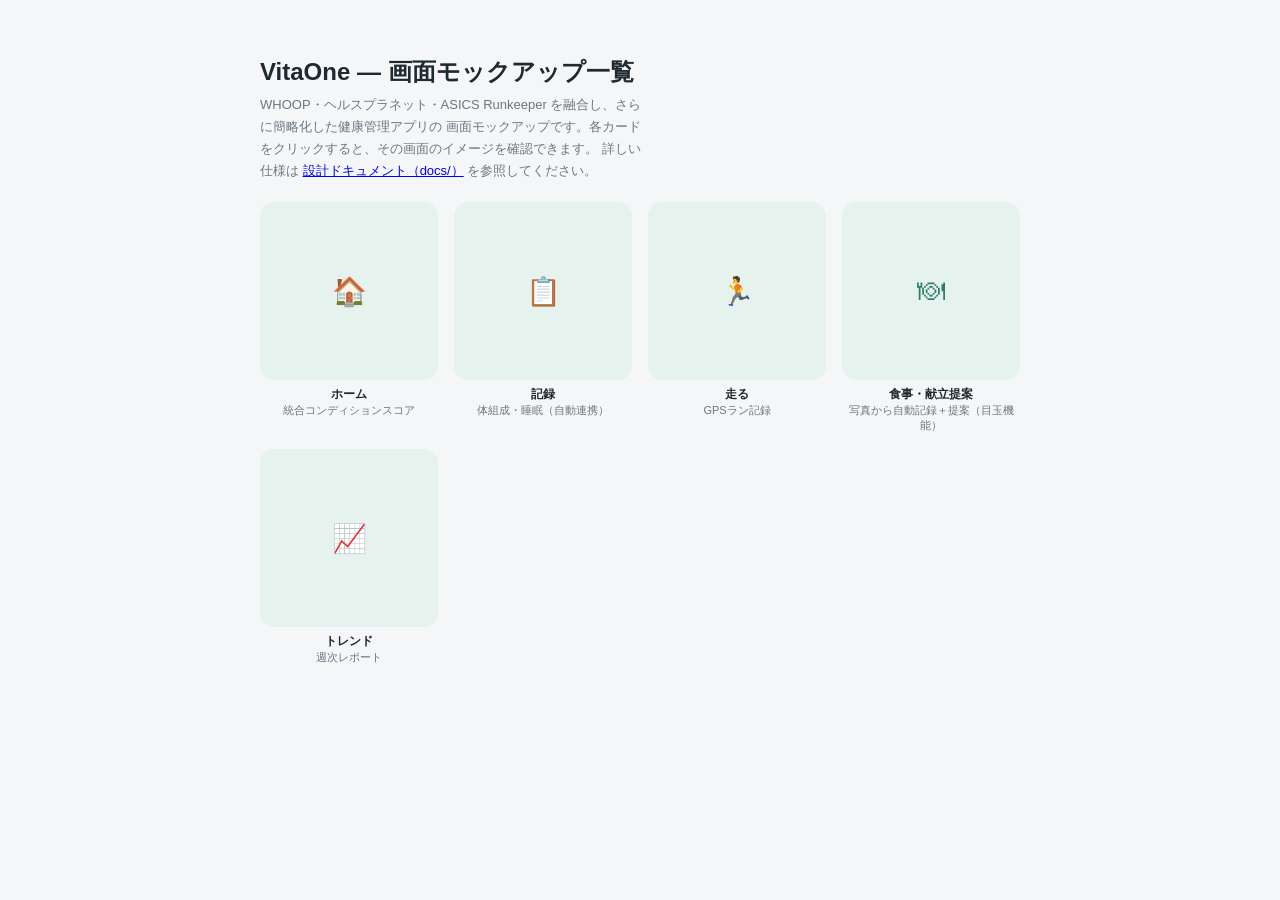
==== mockups/index.html @ 7fefe5ca "Add design docs and HTML mockups for unified health/fitness/meal app Fuses WHOOP (recovery/strain), " ====
<!DOCTYPE html>
<html lang="ja">
<head>
<meta charset="UTF-8">
<meta name="viewport" content="width=device-width, initial-scale=1.0">
<title>VitaOne モックアップ一覧</title>
<link rel="stylesheet" href="assets/style.css">
<style>
  body { display: block; padding: 40px 16px; }
  .wrap { max-width: 760px; margin: 0 auto; }
  h1 { font-size: 24px; margin-bottom: 6px; }
</style>
</head>
<body>
<div class="wrap">
  <h1>VitaOne — 画面モックアップ一覧</h1>
  <p class="intro" style="margin-left:0;">
    WHOOP・ヘルスプラネット・ASICS Runkeeper を融合し、さらに簡略化した健康管理アプリの
    画面モックアップです。各カードをクリックすると、その画面のイメージを確認できます。
    詳しい仕様は <a href="../README.md">設計ドキュメント（docs/）</a> を参照してください。
  </p>

  <div class="gallery" style="grid-template-columns: repeat(auto-fill, minmax(150px,1fr)); gap:16px;">
    <a class="gallery-link" href="home.html">
      <div class="item">🏠</div>
      <p>ホーム<br><span style="font-weight:400;color:var(--muted);font-size:11px;">統合コンディションスコア</span></p>
    </a>
    <a class="gallery-link" href="record.html">
      <div class="item">📋</div>
      <p>記録<br><span style="font-weight:400;color:var(--muted);font-size:11px;">体組成・睡眠（自動連携）</span></p>
    </a>
    <a class="gallery-link" href="run.html">
      <div class="item">🏃</div>
      <p>走る<br><span style="font-weight:400;color:var(--muted);font-size:11px;">GPSラン記録</span></p>
    </a>
    <a class="gallery-link" href="meal.html">
      <div class="item">🍽</div>
      <p>食事・献立提案<br><span style="font-weight:400;color:var(--muted);font-size:11px;">写真から自動記録＋提案（目玉機能）</span></p>
    </a>
    <a class="gallery-link" href="trend.html">
      <div class="item">📈</div>
      <p>トレンド<br><span style="font-weight:400;color:var(--muted);font-size:11px;">週次レポート</span></p>
    </a>
  </div>
</div>
</body>
</html>
---- mockups/assets/style.css ----
:root {
  --bg: #f4f6f8;
  --card: #ffffff;
  --primary: #2f7d6b;
  --primary-light: #e6f2ee;
  --accent: #e8a33d;
  --text: #1f2a30;
  --muted: #6b7780;
  --border: #e3e8eb;
  --danger: #d8694f;
}

* { box-sizing: border-box; }

body {
  margin: 0;
  font-family: "Hiragino Kaku Gothic ProN", "Yu Gothic", "Helvetica Neue", Arial, sans-serif;
  background: var(--bg);
  color: var(--text);
  display: flex;
  justify-content: center;
  padding: 32px 16px;
}

.phone {
  width: 390px;
  background: var(--card);
  border-radius: 36px;
  border: 10px solid #1f2a30;
  overflow: hidden;
  box-shadow: 0 20px 60px rgba(0,0,0,0.18);
}

.statusbar {
  height: 28px;
  background: #1f2a30;
}

.screen {
  height: 760px;
  overflow-y: auto;
  display: flex;
  flex-direction: column;
}

.content {
  flex: 1;
  padding: 20px 18px 12px;
}

.appbar {
  padding: 18px 18px 4px;
  display: flex;
  align-items: center;
  justify-content: space-between;
}
.appbar h1 {
  font-size: 19px;
  margin: 0;
}
.appbar .icon {
  width: 30px; height: 30px;
  border-radius: 50%;
  background: var(--primary-light);
  display: flex; align-items: center; justify-content: center;
  font-size: 14px;
}

.card {
  background: var(--card);
  border: 1px solid var(--border);
  border-radius: 18px;
  padding: 18px;
  margin-bottom: 14px;
  box-shadow: 0 2px 10px rgba(31,42,48,0.04);
}

.score-card {
  background: linear-gradient(135deg, var(--primary) 0%, #245f51 100%);
  color: #fff;
  border-radius: 22px;
  padding: 24px 20px;
  margin-bottom: 16px;
}
.score-card .label { font-size: 13px; opacity: 0.85; margin-bottom: 6px; }
.score-card .score { font-size: 46px; font-weight: 700; line-height: 1; }
.score-card .score span { font-size: 18px; font-weight: 400; opacity: 0.85; }
.score-card .badge {
  display: inline-block;
  margin-top: 8px;
  background: rgba(255,255,255,0.18);
  padding: 4px 12px;
  border-radius: 999px;
  font-size: 12px;
}
.score-card .comment { margin-top: 12px; font-size: 13px; line-height: 1.6; opacity: 0.95; }

.subscores {
  display: flex;
  gap: 10px;
  margin-top: 16px;
}
.subscore {
  flex: 1;
  background: rgba(255,255,255,0.12);
  border-radius: 14px;
  padding: 10px 6px;
  text-align: center;
}
.subscore .name { font-size: 11px; opacity: 0.85; }
.subscore .val { font-size: 20px; font-weight: 700; margin-top: 2px; }

.section-title {
  font-size: 13px;
  color: var(--muted);
  font-weight: 600;
  margin: 4px 0 10px;
  letter-spacing: 0.02em;
}

.action-card {
  display: flex;
  gap: 14px;
  align-items: flex-start;
}
.action-card .emoji {
  font-size: 26px;
  background: var(--primary-light);
  border-radius: 14px;
  width: 48px; height: 48px;
  display: flex; align-items: center; justify-content: center;
  flex-shrink: 0;
}
.action-card .title { font-weight: 700; font-size: 15px; margin-bottom: 4px; }
.action-card .desc { font-size: 13px; color: var(--muted); line-height: 1.6; }

.btn-primary {
  display: block;
  width: 100%;
  background: var(--primary);
  color: #fff;
  border: none;
  border-radius: 14px;
  padding: 14px;
  font-size: 15px;
  font-weight: 700;
  text-align: center;
  text-decoration: none;
  margin-top: 8px;
}
.btn-secondary {
  display: block;
  width: 100%;
  background: var(--primary-light);
  color: var(--primary);
  border: none;
  border-radius: 14px;
  padding: 12px;
  font-size: 14px;
  font-weight: 700;
  text-align: center;
  text-decoration: none;
  margin-top: 8px;
}

.tabbar {
  display: flex;
  border-top: 1px solid var(--border);
  background: #fff;
}
.tab {
  flex: 1;
  text-align: center;
  padding: 10px 4px 14px;
  font-size: 11px;
  color: var(--muted);
  text-decoration: none;
}
.tab .ti { font-size: 19px; display: block; margin-bottom: 2px; }
.tab.active { color: var(--primary); font-weight: 700; }

.divider { height: 1px; background: var(--border); margin: 14px 0; }

.row { display: flex; justify-content: space-between; align-items: center; }

.pill {
  display: inline-block;
  background: var(--primary-light);
  color: var(--primary);
  font-size: 11px;
  padding: 3px 10px;
  border-radius: 999px;
  font-weight: 600;
}
.pill.warn { background: #fbe9da; color: var(--accent); }
.pill.muted { background: #eef1f2; color: var(--muted); }

.bar-track {
  height: 8px;
  border-radius: 999px;
  background: #eef1f2;
  overflow: hidden;
  margin-top: 6px;
}
.bar-fill {
  height: 100%;
  border-radius: 999px;
  background: var(--primary);
}

.photo-frame {
  width: 100%;
  height: 170px;
  border-radius: 16px;
  background: linear-gradient(135deg,#f0d9b5,#e3a857);
  display: flex; align-items: center; justify-content: center;
  color: #fff; font-size: 14px; font-weight: 700;
  margin-bottom: 12px;
  text-align: center;
  line-height: 1.6;
}

.suggestion-item {
  display: flex;
  gap: 12px;
  padding: 12px 0;
}
.suggestion-item:not(:last-child) { border-bottom: 1px solid var(--border); }
.suggestion-item .num {
  width: 26px; height: 26px;
  border-radius: 50%;
  background: var(--primary);
  color: #fff;
  font-size: 13px; font-weight: 700;
  display: flex; align-items: center; justify-content: center;
  flex-shrink: 0;
}
.suggestion-item .name { font-weight: 700; font-size: 14px; }
.suggestion-item .meta { font-size: 12px; color: var(--muted); margin: 2px 0 6px; }
.suggestion-item .reason { font-size: 12.5px; color: var(--text); line-height: 1.6; background: var(--primary-light); border-radius: 10px; padding: 8px 10px; }

.advice-box {
  display: flex;
  gap: 10px;
  background: #fbe9da;
  border-radius: 14px;
  padding: 12px 14px;
  font-size: 12.5px;
  line-height: 1.6;
  color: #7a4f1f;
  margin-top: 6px;
}

.map-placeholder {
  height: 180px;
  border-radius: 16px;
  background:
    linear-gradient(0deg, rgba(47,125,107,0.12) 1px, transparent 1px),
    linear-gradient(90deg, rgba(47,125,107,0.12) 1px, transparent 1px),
    var(--primary-light);
  background-size: 24px 24px;
  position: relative;
  margin-bottom: 14px;
}
.map-placeholder::after {
  content: "";
  position: absolute;
  left: 18%; top: 60%;
  width: 64%; height: 30%;
  border: 3px solid var(--primary);
  border-radius: 50% 50% 50% 10%;
  border-right-color: transparent;
  transform: rotate(-12deg);
}

.run-stats {
  display: flex;
  justify-content: space-between;
  text-align: center;
}
.run-stats .item .num { font-size: 26px; font-weight: 700; }
.run-stats .item .lab { font-size: 11px; color: var(--muted); margin-top: 2px; }

.start-btn {
  width: 150px; height: 150px;
  border-radius: 50%;
  background: var(--primary);
  color: #fff;
  display: flex; align-items: center; justify-content: center;
  flex-direction: column;
  margin: 22px auto 6px;
  font-weight: 700;
  box-shadow: 0 12px 30px rgba(47,125,107,0.35);
}
.start-btn .big { font-size: 20px; }
.start-btn .small { font-size: 11px; opacity: 0.85; margin-top: 4px; }

.trend-line {
  height: 90px;
  border-radius: 12px;
  background: var(--primary-light);
  position: relative;
  overflow: hidden;
  margin: 10px 0 4px;
}
.trend-line svg { width: 100%; height: 100%; display: block; }

.gallery {
  display: grid;
  grid-template-columns: repeat(3,1fr);
  gap: 8px;
}
.gallery-link { text-decoration: none; }
.gallery .item {
  aspect-ratio: 1;
  border-radius: 14px;
  background: var(--primary-light);
  display: flex; align-items: center; justify-content: center;
  color: var(--primary);
  font-size: 28px;
}
.gallery p {
  margin: 6px 0 0;
  font-size: 12px;
  text-align: center;
  color: var(--text);
  font-weight: 600;
}

.intro {
  max-width: 390px;
  margin: 0 auto 20px;
  font-size: 13px;
  color: var(--muted);
  line-height: 1.7;
}
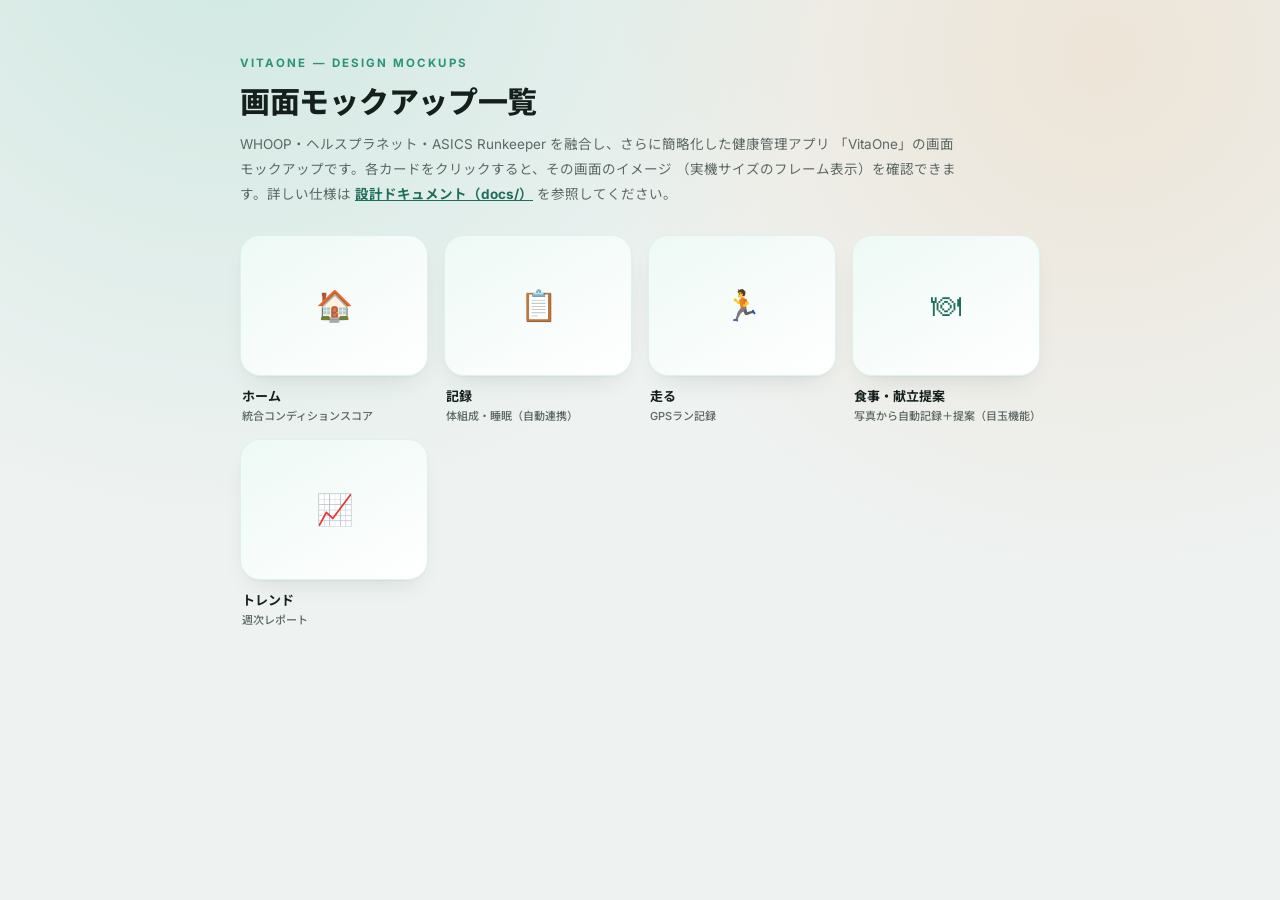
==== commit 64a30c07: "Redesign mockups with a more polished, app-like visual language Replace the basic card layout with a" ====
--- a/mockups/index.html
+++ b/mockups/index.html
@@ -6,40 +6,46 @@
 <title>VitaOne モックアップ一覧</title>
 <link rel="stylesheet" href="assets/style.css">
 <style>
-  body { display: block; padding: 40px 16px; }
-  .wrap { max-width: 760px; margin: 0 auto; }
-  h1 { font-size: 24px; margin-bottom: 6px; }
+  body { display: block; padding: 56px 20px; }
+  .wrap { max-width: 800px; margin: 0 auto; }
+  .eyebrow {
+    font-size: 11.5px; font-weight: 700; letter-spacing: 0.18em; text-transform: uppercase;
+    color: var(--teal-600); margin: 0 0 8px;
+  }
+  h1 { font-family:'Noto Sans JP',sans-serif; font-size: 30px; font-weight: 800; letter-spacing: -0.01em; margin: 0 0 10px; }
 </style>
 </head>
 <body>
 <div class="wrap">
-  <h1>VitaOne — 画面モックアップ一覧</h1>
+  <p class="eyebrow">VitaOne — Design Mockups</p>
+  <h1>画面モックアップ一覧</h1>
   <p class="intro" style="margin-left:0;">
-    WHOOP・ヘルスプラネット・ASICS Runkeeper を融合し、さらに簡略化した健康管理アプリの
-    画面モックアップです。各カードをクリックすると、その画面のイメージを確認できます。
-    詳しい仕様は <a href="../README.md">設計ドキュメント（docs/）</a> を参照してください。
+    WHOOP・ヘルスプラネット・ASICS Runkeeper を融合し、さらに簡略化した健康管理アプリ
+    「VitaOne」の画面モックアップです。各カードをクリックすると、その画面のイメージ
+    （実機サイズのフレーム表示）を確認できます。詳しい仕様は
+    <a href="../README.md" style="color:var(--teal-700); font-weight:700;">設計ドキュメント（docs/）</a> を参照してください。
   </p>
 
-  <div class="gallery" style="grid-template-columns: repeat(auto-fill, minmax(150px,1fr)); gap:16px;">
+  <div class="gallery">
     <a class="gallery-link" href="home.html">
       <div class="item">🏠</div>
-      <p>ホーム<br><span style="font-weight:400;color:var(--muted);font-size:11px;">統合コンディションスコア</span></p>
+      <p>ホーム<span>統合コンディションスコア</span></p>
     </a>
     <a class="gallery-link" href="record.html">
       <div class="item">📋</div>
-      <p>記録<br><span style="font-weight:400;color:var(--muted);font-size:11px;">体組成・睡眠（自動連携）</span></p>
+      <p>記録<span>体組成・睡眠（自動連携）</span></p>
     </a>
     <a class="gallery-link" href="run.html">
       <div class="item">🏃</div>
-      <p>走る<br><span style="font-weight:400;color:var(--muted);font-size:11px;">GPSラン記録</span></p>
+      <p>走る<span>GPSラン記録</span></p>
     </a>
     <a class="gallery-link" href="meal.html">
       <div class="item">🍽</div>
-      <p>食事・献立提案<br><span style="font-weight:400;color:var(--muted);font-size:11px;">写真から自動記録＋提案（目玉機能）</span></p>
+      <p>食事・献立提案<span>写真から自動記録＋提案（目玉機能）</span></p>
     </a>
     <a class="gallery-link" href="trend.html">
       <div class="item">📈</div>
-      <p>トレンド<br><span style="font-weight:400;color:var(--muted);font-size:11px;">週次レポート</span></p>
+      <p>トレンド<span>週次レポート</span></p>
     </a>
   </div>
 </div>
--- a/mockups/assets/style.css
+++ b/mockups/assets/style.css
@@ -1,122 +1,264 @@
+@import url('https://fonts.googleapis.com/css2?family=Inter:wght@400;500;600;700;800&family=Noto+Sans+JP:wght@400;500;700;800&display=swap');
+
 :root {
-  --bg: #f4f6f8;
+  --bg: #eef2f1;
   --card: #ffffff;
-  --primary: #2f7d6b;
-  --primary-light: #e6f2ee;
-  --accent: #e8a33d;
-  --text: #1f2a30;
-  --muted: #6b7780;
-  --border: #e3e8eb;
-  --danger: #d8694f;
+  --ink: #15201d;
+  --ink-soft: #5b6864;
+  --line: #e6eceb;
+
+  --teal-900: #14342d;
+  --teal-700: #1f6e5c;
+  --teal-600: #2a9379;
+  --teal-400: #5fc4a8;
+  --teal-100: #ddf2ec;
+  --teal-50:  #eef9f5;
+
+  --amber-600: #e8923a;
+  --amber-100: #fcebd6;
+
+  --coral-600: #e36a5d;
+  --coral-100: #fbe2de;
+
+  --sky-600: #4d8fc4;
+  --sky-100: #dfeefb;
+
+  --radius-xl: 28px;
+  --radius-lg: 20px;
+  --radius-md: 14px;
+  --radius-sm: 10px;
+
+  --shadow-card: 0 1px 2px rgba(20,40,35,0.04), 0 12px 28px -14px rgba(20,52,45,0.16);
+  --shadow-float: 0 18px 40px -12px rgba(20,52,45,0.34);
 }
 
 * { box-sizing: border-box; }
+html, body { height: 100%; }
 
 body {
   margin: 0;
-  font-family: "Hiragino Kaku Gothic ProN", "Yu Gothic", "Helvetica Neue", Arial, sans-serif;
-  background: var(--bg);
-  color: var(--text);
+  font-family: "Inter", "Noto Sans JP", "Hiragino Kaku Gothic ProN", "Yu Gothic", sans-serif;
+  background:
+    radial-gradient(circle at 18% -10%, rgba(95,196,168,0.22), transparent 42%),
+    radial-gradient(circle at 86% 6%, rgba(232,146,58,0.14), transparent 38%),
+    var(--bg);
+  color: var(--ink);
   display: flex;
   justify-content: center;
-  padding: 32px 16px;
-}
+  padding: 36px 16px;
+  -webkit-font-smoothing: antialiased;
+}
+
+/* ---------- Device frame ---------- */
 
 .phone {
-  width: 390px;
+  width: 392px;
   background: var(--card);
-  border-radius: 36px;
-  border: 10px solid #1f2a30;
+  border-radius: 46px;
+  border: 1px solid rgba(255,255,255,0.6);
   overflow: hidden;
-  box-shadow: 0 20px 60px rgba(0,0,0,0.18);
+  box-shadow: var(--shadow-float), inset 0 0 0 9px #0d1715;
+  position: relative;
 }
 
 .statusbar {
-  height: 28px;
-  background: #1f2a30;
-}
+  height: 48px;
+  background: transparent;
+  display: flex;
+  align-items: center;
+  justify-content: space-between;
+  padding: 0 30px 0 26px;
+  font-size: 13px;
+  font-weight: 700;
+  letter-spacing: 0.02em;
+  color: var(--ink);
+  position: relative;
+  z-index: 5;
+}
+.statusbar .notch {
+  position: absolute;
+  top: 0; left: 50%;
+  transform: translateX(-50%);
+  width: 120px; height: 26px;
+  background: #0d1715;
+  border-radius: 0 0 18px 18px;
+}
+.statusbar .icons { display: flex; align-items: center; gap: 5px; }
+.statusbar svg { display: block; }
 
 .screen {
-  height: 760px;
+  height: 752px;
   overflow-y: auto;
   display: flex;
   flex-direction: column;
-}
+  scrollbar-width: none;
+}
+.screen::-webkit-scrollbar { display: none; }
 
 .content {
   flex: 1;
-  padding: 20px 18px 12px;
-}
+  padding: 6px 20px 18px;
+}
+
+/* ---------- App bar / header ---------- */
 
 .appbar {
-  padding: 18px 18px 4px;
+  padding: 6px 20px 14px;
+  display: flex;
+  align-items: flex-end;
+  justify-content: space-between;
+}
+.appbar .eyebrow {
+  font-size: 11.5px;
+  font-weight: 700;
+  letter-spacing: 0.16em;
+  text-transform: uppercase;
+  color: var(--teal-600);
+  margin: 0 0 4px;
+}
+.appbar h1 {
+  font-family: "Noto Sans JP", sans-serif;
+  font-size: 23px;
+  font-weight: 800;
+  letter-spacing: -0.01em;
+  margin: 0;
+}
+.appbar .icon-btn {
+  width: 40px; height: 40px;
+  border-radius: 14px;
+  background: var(--card);
+  border: 1px solid var(--line);
+  display: flex; align-items: center; justify-content: center;
+  box-shadow: var(--shadow-card);
+  color: var(--teal-700);
+  flex-shrink: 0;
+}
+
+/* ---------- Generic cards ---------- */
+
+.card {
+  background: var(--card);
+  border: 1px solid var(--line);
+  border-radius: var(--radius-lg);
+  padding: 20px;
+  margin-bottom: 14px;
+  box-shadow: var(--shadow-card);
+}
+
+.section-title {
   display: flex;
   align-items: center;
   justify-content: space-between;
-}
-.appbar h1 {
-  font-size: 19px;
-  margin: 0;
-}
-.appbar .icon {
-  width: 30px; height: 30px;
+  font-family: "Noto Sans JP", sans-serif;
+  font-size: 13.5px;
+  font-weight: 700;
+  color: var(--ink);
+  margin: 22px 0 12px;
+  letter-spacing: 0.01em;
+}
+.section-title .more {
+  font-size: 11.5px;
+  font-weight: 600;
+  color: var(--teal-600);
+}
+.section-title:first-child { margin-top: 6px; }
+
+/* ---------- Hero score card ---------- */
+
+.score-card {
+  position: relative;
+  background:
+    radial-gradient(120% 140% at 100% 0%, rgba(255,255,255,0.16), transparent 55%),
+    linear-gradient(150deg, var(--teal-600) 0%, var(--teal-900) 120%);
+  color: #fff;
+  border-radius: var(--radius-xl);
+  padding: 24px 22px 22px;
+  margin-bottom: 16px;
+  box-shadow: var(--shadow-card);
+  overflow: hidden;
+}
+.score-card::after {
+  content: "";
+  position: absolute;
+  width: 220px; height: 220px;
   border-radius: 50%;
-  background: var(--primary-light);
-  display: flex; align-items: center; justify-content: center;
-  font-size: 14px;
-}
-
-.card {
-  background: var(--card);
-  border: 1px solid var(--border);
-  border-radius: 18px;
-  padding: 18px;
-  margin-bottom: 14px;
-  box-shadow: 0 2px 10px rgba(31,42,48,0.04);
-}
-
-.score-card {
-  background: linear-gradient(135deg, var(--primary) 0%, #245f51 100%);
-  color: #fff;
-  border-radius: 22px;
-  padding: 24px 20px;
-  margin-bottom: 16px;
-}
-.score-card .label { font-size: 13px; opacity: 0.85; margin-bottom: 6px; }
-.score-card .score { font-size: 46px; font-weight: 700; line-height: 1; }
-.score-card .score span { font-size: 18px; font-weight: 400; opacity: 0.85; }
-.score-card .badge {
-  display: inline-block;
-  margin-top: 8px;
-  background: rgba(255,255,255,0.18);
-  padding: 4px 12px;
+  background: radial-gradient(circle, rgba(95,196,168,0.35), transparent 70%);
+  top: -120px; right: -80px;
+}
+.score-top {
+  display: flex;
+  align-items: center;
+  gap: 18px;
+  position: relative;
+  z-index: 2;
+}
+.ring-wrap { position: relative; width: 96px; height: 96px; flex-shrink: 0; }
+.ring-wrap svg { width: 100%; height: 100%; transform: rotate(-90deg); }
+.ring-wrap .ring-bg { stroke: rgba(255,255,255,0.18); }
+.ring-wrap .ring-fg { stroke: #fff; stroke-linecap: round; transition: stroke-dashoffset 0.6s ease; }
+.ring-center {
+  position: absolute; inset: 0;
+  display: flex; flex-direction: column; align-items: center; justify-content: center;
+}
+.ring-center .num { font-size: 26px; font-weight: 800; line-height: 1; letter-spacing: -0.02em; }
+.ring-center .max { font-size: 9.5px; opacity: 0.75; margin-top: 2px; letter-spacing: 0.06em; }
+
+.score-top .meta .label {
+  font-size: 11.5px;
+  letter-spacing: 0.14em;
+  text-transform: uppercase;
+  opacity: 0.7;
+  font-weight: 700;
+  margin-bottom: 6px;
+}
+.score-top .meta .badge {
+  display: inline-flex;
+  align-items: center;
+  gap: 6px;
+  background: rgba(255,255,255,0.16);
+  backdrop-filter: blur(6px);
+  padding: 6px 13px;
   border-radius: 999px;
   font-size: 12px;
-}
-.score-card .comment { margin-top: 12px; font-size: 13px; line-height: 1.6; opacity: 0.95; }
+  font-weight: 700;
+}
+.score-top .meta .badge .dot {
+  width: 7px; height: 7px; border-radius: 50%;
+  background: #8ff0c8;
+  box-shadow: 0 0 0 4px rgba(143,240,200,0.22);
+}
+
+.score-card .comment {
+  margin-top: 16px;
+  font-size: 13px;
+  line-height: 1.75;
+  opacity: 0.92;
+  position: relative; z-index: 2;
+  padding-top: 16px;
+  border-top: 1px solid rgba(255,255,255,0.16);
+}
 
 .subscores {
-  display: flex;
+  display: grid;
+  grid-template-columns: repeat(3, 1fr);
   gap: 10px;
   margin-top: 16px;
+  position: relative; z-index: 2;
 }
 .subscore {
-  flex: 1;
-  background: rgba(255,255,255,0.12);
-  border-radius: 14px;
-  padding: 10px 6px;
+  background: rgba(255,255,255,0.1);
+  border: 1px solid rgba(255,255,255,0.14);
+  border-radius: var(--radius-md);
+  padding: 12px 8px;
   text-align: center;
 }
-.subscore .name { font-size: 11px; opacity: 0.85; }
-.subscore .val { font-size: 20px; font-weight: 700; margin-top: 2px; }
-
-.section-title {
-  font-size: 13px;
-  color: var(--muted);
-  font-weight: 600;
-  margin: 4px 0 10px;
-  letter-spacing: 0.02em;
-}
+.subscore .ico { font-size: 16px; margin-bottom: 4px; }
+.subscore .name { font-size: 10.5px; opacity: 0.78; font-weight: 600; letter-spacing: 0.02em; }
+.subscore .val { font-size: 19px; font-weight: 800; margin-top: 3px; letter-spacing: -0.01em; }
+.subscore .bar { height: 4px; border-radius: 99px; background: rgba(255,255,255,0.18); margin-top: 8px; overflow: hidden; }
+.subscore .bar i { display: block; height: 100%; background: #fff; border-radius: 99px; }
+
+/* ---------- Action / list cards ---------- */
 
 .action-card {
   display: flex;
@@ -124,213 +266,298 @@
   align-items: flex-start;
 }
 .action-card .emoji {
-  font-size: 26px;
-  background: var(--primary-light);
-  border-radius: 14px;
-  width: 48px; height: 48px;
+  font-size: 21px;
+  background: var(--teal-50);
+  border: 1px solid var(--teal-100);
+  border-radius: 16px;
+  width: 50px; height: 50px;
   display: flex; align-items: center; justify-content: center;
   flex-shrink: 0;
 }
-.action-card .title { font-weight: 700; font-size: 15px; margin-bottom: 4px; }
-.action-card .desc { font-size: 13px; color: var(--muted); line-height: 1.6; }
+.action-card.amber .emoji { background: var(--amber-100); border-color: #f6dcb8; }
+.action-card.coral .emoji { background: var(--coral-100); border-color: #f6d3cd; }
+.action-card.sky .emoji { background: var(--sky-100); border-color: #cfe4f4; }
+
+.action-card .title {
+  font-family: "Noto Sans JP", sans-serif;
+  font-weight: 700; font-size: 15px; margin-bottom: 5px; letter-spacing: -0.01em;
+}
+.action-card .desc { font-size: 12.5px; color: var(--ink-soft); line-height: 1.7; }
+
+/* ---------- Buttons ---------- */
 
 .btn-primary {
-  display: block;
+  display: inline-flex;
+  align-items: center; justify-content: center; gap: 6px;
   width: 100%;
-  background: var(--primary);
+  background: linear-gradient(135deg, var(--teal-600), var(--teal-700));
   color: #fff;
   border: none;
-  border-radius: 14px;
-  padding: 14px;
-  font-size: 15px;
+  border-radius: var(--radius-md);
+  padding: 15px;
+  font-size: 14.5px;
   font-weight: 700;
   text-align: center;
   text-decoration: none;
-  margin-top: 8px;
+  margin-top: 10px;
+  box-shadow: 0 14px 28px -10px rgba(42,147,121,0.55);
+  letter-spacing: 0.01em;
 }
 .btn-secondary {
-  display: block;
+  display: inline-flex;
+  align-items: center; justify-content: center; gap: 6px;
   width: 100%;
-  background: var(--primary-light);
-  color: var(--primary);
-  border: none;
-  border-radius: 14px;
-  padding: 12px;
-  font-size: 14px;
+  background: var(--teal-50);
+  color: var(--teal-700);
+  border: 1px solid var(--teal-100);
+  border-radius: var(--radius-md);
+  padding: 13px;
+  font-size: 13.5px;
   font-weight: 700;
   text-align: center;
   text-decoration: none;
-  margin-top: 8px;
-}
+  margin-top: 10px;
+}
+
+/* ---------- Tab bar ---------- */
 
 .tabbar {
   display: flex;
-  border-top: 1px solid var(--border);
-  background: #fff;
+  padding: 8px 14px calc(14px + env(safe-area-inset-bottom, 0px));
+  background: rgba(255,255,255,0.86);
+  backdrop-filter: blur(16px);
+  border-top: 1px solid var(--line);
+  position: relative;
 }
 .tab {
   flex: 1;
   text-align: center;
-  padding: 10px 4px 14px;
+  padding: 8px 4px 0;
+  font-size: 10.5px;
+  font-weight: 600;
+  color: #9aa6a2;
+  text-decoration: none;
+  letter-spacing: 0.01em;
+  position: relative;
+}
+.tab .ti {
+  font-size: 18px;
+  display: flex; align-items: center; justify-content: center;
+  width: 38px; height: 32px;
+  margin: 0 auto 3px;
+  border-radius: 12px;
+}
+.tab.active { color: var(--teal-700); }
+.tab.active .ti { background: var(--teal-100); }
+
+/* ---------- Misc shared ---------- */
+
+.divider { height: 1px; background: var(--line); margin: 14px 0; }
+.row { display: flex; justify-content: space-between; align-items: center; gap: 10px; }
+
+.pill {
+  display: inline-flex; align-items: center; gap: 5px;
+  background: var(--teal-50);
+  color: var(--teal-700);
   font-size: 11px;
-  color: var(--muted);
-  text-decoration: none;
-}
-.tab .ti { font-size: 19px; display: block; margin-bottom: 2px; }
-.tab.active { color: var(--primary); font-weight: 700; }
-
-.divider { height: 1px; background: var(--border); margin: 14px 0; }
-
-.row { display: flex; justify-content: space-between; align-items: center; }
-
-.pill {
-  display: inline-block;
-  background: var(--primary-light);
-  color: var(--primary);
-  font-size: 11px;
-  padding: 3px 10px;
+  font-weight: 700;
+  padding: 5px 12px;
   border-radius: 999px;
-  font-weight: 600;
-}
-.pill.warn { background: #fbe9da; color: var(--accent); }
-.pill.muted { background: #eef1f2; color: var(--muted); }
+  white-space: nowrap;
+  border: 1px solid var(--teal-100);
+}
+.pill.warn { background: var(--amber-100); color: #9a5f17; border-color: #f6dcb8; }
+.pill.muted { background: #f1f4f3; color: var(--ink-soft); border-color: var(--line); }
+.pill.coral { background: var(--coral-100); color: #ad3f31; border-color: #f6d3cd; }
 
 .bar-track {
   height: 8px;
   border-radius: 999px;
-  background: #eef1f2;
+  background: #eef1f0;
   overflow: hidden;
-  margin-top: 6px;
+  margin-top: 7px;
 }
 .bar-fill {
   height: 100%;
   border-radius: 999px;
-  background: var(--primary);
-}
+  background: linear-gradient(90deg, var(--teal-400), var(--teal-600));
+}
+
+.stat-strip {
+  display: flex;
+  justify-content: space-between;
+  text-align: center;
+}
+.stat-strip .item .num {
+  font-family: "Noto Sans JP", sans-serif;
+  font-size: 21px; font-weight: 800; letter-spacing: -0.02em;
+}
+.stat-strip .item .num small { font-size: 12px; font-weight: 600; color: var(--ink-soft); }
+.stat-strip .item .lab { font-size: 10.5px; color: var(--ink-soft); margin-top: 3px; font-weight: 600; }
+.stat-strip .div { width: 1px; background: var(--line); margin: 4px 0; }
+
+/* ---------- Photo & camera ---------- */
 
 .photo-frame {
   width: 100%;
-  height: 170px;
-  border-radius: 16px;
-  background: linear-gradient(135deg,#f0d9b5,#e3a857);
-  display: flex; align-items: center; justify-content: center;
-  color: #fff; font-size: 14px; font-weight: 700;
-  margin-bottom: 12px;
+  height: 188px;
+  border-radius: var(--radius-lg);
+  background:
+    linear-gradient(0deg, rgba(20,52,45,0.55), rgba(20,52,45,0.05) 55%),
+    linear-gradient(135deg, #f3d9ad 0%, #e2a35a 55%, #cf8a4a 100%);
+  display: flex; flex-direction: column; align-items: center; justify-content: flex-end;
+  color: #fff; font-size: 12.5px; font-weight: 700;
+  margin-bottom: 14px;
   text-align: center;
   line-height: 1.6;
-}
+  padding: 0 16px 16px;
+  position: relative;
+  overflow: hidden;
+}
+.photo-frame .shutter {
+  width: 54px; height: 54px;
+  border-radius: 50%;
+  background: rgba(255,255,255,0.92);
+  color: var(--teal-700);
+  display: flex; align-items: center; justify-content: center;
+  font-size: 22px;
+  margin-bottom: 12px;
+  box-shadow: 0 10px 24px -8px rgba(0,0,0,0.4);
+}
+.photo-frame .hint { opacity: 0.92; font-weight: 600; letter-spacing: 0.01em; }
+
+/* ---------- Suggestion list ---------- */
 
 .suggestion-item {
   display: flex;
-  gap: 12px;
-  padding: 12px 0;
-}
-.suggestion-item:not(:last-child) { border-bottom: 1px solid var(--border); }
+  gap: 13px;
+  padding: 14px 0;
+}
+.suggestion-item:not(:last-child) { border-bottom: 1px solid var(--line); }
 .suggestion-item .num {
-  width: 26px; height: 26px;
+  width: 28px; height: 28px;
+  border-radius: 10px;
+  background: linear-gradient(135deg, var(--teal-600), var(--teal-700));
+  color: #fff;
+  font-size: 12.5px; font-weight: 800;
+  display: flex; align-items: center; justify-content: center;
+  flex-shrink: 0;
+  box-shadow: 0 6px 14px -6px rgba(42,147,121,0.6);
+}
+.suggestion-item .name { font-family: "Noto Sans JP", sans-serif; font-weight: 700; font-size: 14px; letter-spacing: -0.005em; }
+.suggestion-item .meta { font-size: 11.5px; color: var(--ink-soft); margin: 3px 0 8px; font-weight: 600; }
+.suggestion-item .reason {
+  font-size: 12px; color: var(--ink); line-height: 1.7;
+  background: var(--teal-50); border: 1px solid var(--teal-100);
+  border-radius: 12px; padding: 10px 12px;
+}
+
+.advice-box {
+  display: flex;
+  gap: 10px;
+  background: var(--amber-100);
+  border: 1px solid #f6dcb8;
+  border-radius: 14px;
+  padding: 13px 14px;
+  font-size: 12px;
+  line-height: 1.7;
+  color: #7a4f1f;
+  margin-top: 8px;
+  font-weight: 500;
+}
+
+/* ---------- Map / route ---------- */
+
+.map-placeholder {
+  height: 188px;
+  border-radius: var(--radius-lg);
+  background:
+    linear-gradient(160deg, rgba(255,255,255,0.5), transparent 40%),
+    repeating-linear-gradient(0deg, rgba(42,147,121,0.07) 0 1px, transparent 1px 26px),
+    repeating-linear-gradient(90deg, rgba(42,147,121,0.07) 0 1px, transparent 1px 26px),
+    var(--teal-50);
+  border: 1px solid var(--teal-100);
+  position: relative;
+  margin-bottom: 14px;
+  overflow: hidden;
+}
+.map-placeholder svg { position: absolute; inset: 0; width: 100%; height: 100%; }
+.map-placeholder .pin {
+  position: absolute; width: 14px; height: 14px; border-radius: 50%;
+  background: var(--coral-600); border: 3px solid #fff;
+  box-shadow: 0 4px 10px -3px rgba(227,106,93,0.7);
+}
+
+/* ---------- Run start button ---------- */
+
+.run-stage {
+  display: flex; flex-direction: column; align-items: center;
+  padding: 6px 0 4px;
+}
+.start-btn {
+  width: 168px; height: 168px;
   border-radius: 50%;
-  background: var(--primary);
+  background: radial-gradient(circle at 32% 28%, var(--teal-400), var(--teal-700) 72%);
   color: #fff;
-  font-size: 13px; font-weight: 700;
-  display: flex; align-items: center; justify-content: center;
-  flex-shrink: 0;
-}
-.suggestion-item .name { font-weight: 700; font-size: 14px; }
-.suggestion-item .meta { font-size: 12px; color: var(--muted); margin: 2px 0 6px; }
-.suggestion-item .reason { font-size: 12.5px; color: var(--text); line-height: 1.6; background: var(--primary-light); border-radius: 10px; padding: 8px 10px; }
-
-.advice-box {
-  display: flex;
-  gap: 10px;
-  background: #fbe9da;
+  display: flex; align-items: center; justify-content: center;
+  flex-direction: column;
+  font-weight: 800;
+  box-shadow: 0 22px 46px -14px rgba(42,147,121,0.6), inset 0 2px 6px rgba(255,255,255,0.35);
+  border: 6px solid #fff;
+}
+.start-btn .big { font-size: 19px; letter-spacing: 0.01em; }
+.start-btn .small { font-size: 10.5px; opacity: 0.85; margin-top: 5px; font-weight: 600; letter-spacing: 0.04em; }
+.run-stage .tag { margin-top: 16px; }
+
+/* ---------- Trend sparkline ---------- */
+
+.trend-line {
+  height: 96px;
   border-radius: 14px;
-  padding: 12px 14px;
-  font-size: 12.5px;
-  line-height: 1.6;
-  color: #7a4f1f;
-  margin-top: 6px;
-}
-
-.map-placeholder {
-  height: 180px;
-  border-radius: 16px;
-  background:
-    linear-gradient(0deg, rgba(47,125,107,0.12) 1px, transparent 1px),
-    linear-gradient(90deg, rgba(47,125,107,0.12) 1px, transparent 1px),
-    var(--primary-light);
-  background-size: 24px 24px;
-  position: relative;
-  margin-bottom: 14px;
-}
-.map-placeholder::after {
-  content: "";
-  position: absolute;
-  left: 18%; top: 60%;
-  width: 64%; height: 30%;
-  border: 3px solid var(--primary);
-  border-radius: 50% 50% 50% 10%;
-  border-right-color: transparent;
-  transform: rotate(-12deg);
-}
-
-.run-stats {
-  display: flex;
-  justify-content: space-between;
-  text-align: center;
-}
-.run-stats .item .num { font-size: 26px; font-weight: 700; }
-.run-stats .item .lab { font-size: 11px; color: var(--muted); margin-top: 2px; }
-
-.start-btn {
-  width: 150px; height: 150px;
-  border-radius: 50%;
-  background: var(--primary);
-  color: #fff;
-  display: flex; align-items: center; justify-content: center;
-  flex-direction: column;
-  margin: 22px auto 6px;
-  font-weight: 700;
-  box-shadow: 0 12px 30px rgba(47,125,107,0.35);
-}
-.start-btn .big { font-size: 20px; }
-.start-btn .small { font-size: 11px; opacity: 0.85; margin-top: 4px; }
-
-.trend-line {
-  height: 90px;
-  border-radius: 12px;
-  background: var(--primary-light);
+  background: linear-gradient(180deg, var(--teal-50), #fff);
+  border: 1px solid var(--teal-100);
   position: relative;
   overflow: hidden;
-  margin: 10px 0 4px;
+  margin: 12px 0 6px;
 }
 .trend-line svg { width: 100%; height: 100%; display: block; }
+
+/* ---------- Gallery (index page) ---------- */
 
 .gallery {
   display: grid;
-  grid-template-columns: repeat(3,1fr);
-  gap: 8px;
-}
-.gallery-link { text-decoration: none; }
+  grid-template-columns: repeat(auto-fill, minmax(150px,1fr));
+  gap: 16px;
+}
+.gallery-link { text-decoration: none; color: inherit; }
 .gallery .item {
-  aspect-ratio: 1;
-  border-radius: 14px;
-  background: var(--primary-light);
-  display: flex; align-items: center; justify-content: center;
-  color: var(--primary);
-  font-size: 28px;
+  aspect-ratio: 4/3;
+  border-radius: var(--radius-lg);
+  background: linear-gradient(150deg, var(--teal-50), #fff);
+  border: 1px solid var(--teal-100);
+  display: flex; align-items: center; justify-content: center;
+  color: var(--teal-700);
+  font-size: 30px;
+  box-shadow: var(--shadow-card);
 }
 .gallery p {
-  margin: 6px 0 0;
-  font-size: 12px;
-  text-align: center;
-  color: var(--text);
-  font-weight: 600;
+  margin: 10px 2px 0;
+  font-size: 13px;
+  font-weight: 700;
+  color: var(--ink);
+}
+.gallery p span {
+  display: block;
+  font-weight: 500;
+  color: var(--ink-soft);
+  font-size: 11px;
+  margin-top: 2px;
 }
 
 .intro {
-  max-width: 390px;
-  margin: 0 auto 20px;
-  font-size: 13px;
-  color: var(--muted);
-  line-height: 1.7;
-}
+  max-width: 720px;
+  margin: 0 auto 28px;
+  font-size: 13.5px;
+  color: var(--ink-soft);
+  line-height: 1.85;
+}
